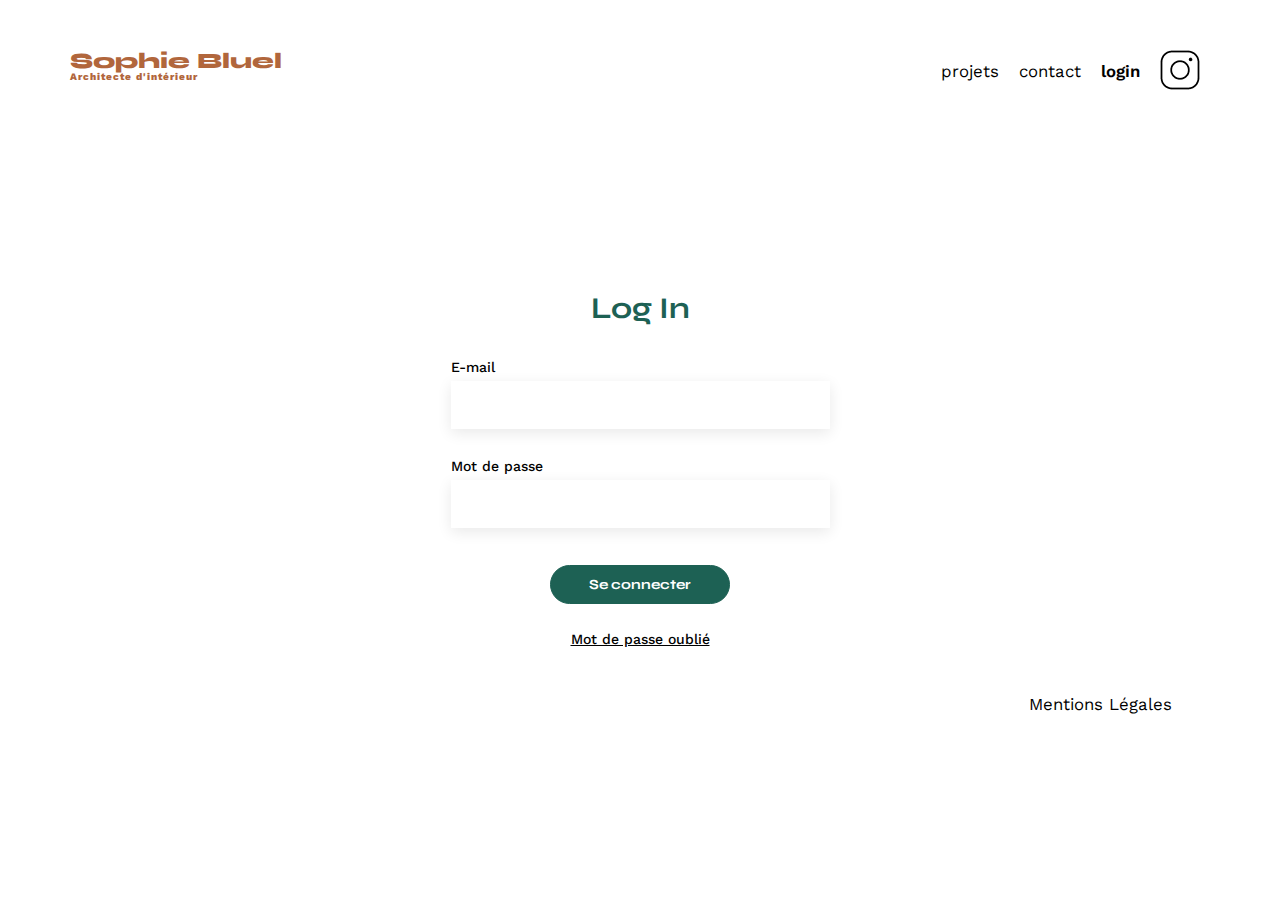
==== FrontEnd/login.html @ 942619fa "Login page HTML & CSS" ====
<!DOCTYPE html>
<html lang="en">
<head>
    <meta charset="UTF-8">
    <meta http-equiv="X-UA-Compatible" content="IE=edge">
    <title>Sophie Bluel - Architecte d'intérieur</title>
    <meta name="viewport" content="width=device-width, initial-scale=1.0">
    <link rel="preconnect" href="https://fonts.googleapis.com">
	<link rel="preconnect" href="https://fonts.gstatic.com" crossorigin>
	<link href="https://fonts.googleapis.com/css2?family=Syne:wght@700;800&family=Work+Sans&display=swap" rel="stylesheet">
	<meta name="description" content="">
	<link rel="stylesheet" href="./assets/style.css">
	<script type="module" src="./assets/login.js"></script>
</head>
<body>
    <header>
        <h1>Sophie Bluel <span>Architecte d'intérieur</span></h1>
        <nav>
            <ul>
                <li><a href="./#portfolio">projets</a></li>
                <li><a href="./#contact">contact</a></li>
                <li><a href="./login.html" class="current-page">login</a></li>
                <li><img src="./assets/icons/instagram.png" alt="Instagram"></li>
            </ul>
        </nav>
    </header>

    <main>
        <section id="login">
            <h2>Log In</h2>
                <form action="#" method="get" class="login-form">
                    <label for="email">E-mail</label>
                    <input type="email" name="email" id="email">
                    <label for="password">Mot de passe</label>
                    <input type="password" name="password" name="password">
                    <div class="login-button">
                        <button type="submit">Se connecter</button>
                    </div>
                </form>
                <p><a href="#">Mot de passe oublié</a></p>
        </section>
    </main>

    <footer>
        <nav>
            <ul>
                <li>Mentions Légales</li>
            </ul>
        </nav>
    </footer>
</body>
</html>
---- FrontEnd/assets/style.css ----
/* http://meyerweb.com/eric/tools/css/reset/
   v2.0 | 20110126
   License: none (public domain)
*/

html, body, div, span, applet, object, iframe,
h1, h2, h3, h4, h5, h6, p, blockquote, pre,
a, abbr, acronym, address, big, cite, code,
del, dfn, em, img, ins, kbd, q, s, samp,
small, strike, strong, sub, sup, tt, var,
b, u, i, center,
dl, dt, dd, ol, ul, li,
fieldset, form, label, legend,
table, caption, tbody, tfoot, thead, tr, th, td,
article, aside, canvas, details, embed,
figure, figcaption, footer, header, hgroup,
menu, nav, output, ruby, section, summary,
time, mark, audio, video {
	margin: 0;
	padding: 0;
	border: 0;
	font-size: 100%;
	font: inherit;
	vertical-align: baseline;
}
a:link, a:visited {
	text-decoration: none;
	color: inherit;
}
/* HTML5 display-role reset for older browsers */
article, aside, details, figcaption, figure,
footer, header, hgroup, menu, nav, section {
	display: block;
}
body {
	line-height: 1;
}
ol, ul {
	list-style: none;
}
blockquote, q {
	quotes: none;
}
blockquote:before, blockquote:after,
q:before, q:after {
	content: '';
	content: none;
}
table {
	border-collapse: collapse;
	border-spacing: 0;
}
/** end reset css**/
body {
	max-width: 1140px;
	margin:auto;
	font-family: 'Work Sans' ;
	font-size: 14px;
}
header {
	display: flex;
	justify-content: space-between;
	margin: 50px 0
}
section {
	margin: 50px 0
}

h1{
	display: flex;
	flex-direction: column;
	font-family: 'Syne';
	font-size: 22px;
	font-weight: 800;
	color: #B1663C
}

h1 > span {
	font-family: 'Work Sans';
	font-size:10px;
	letter-spacing: 0.1em;
;
}

h2{
	font-family: 'Syne';
	font-weight: 700;
	font-size: 30px;
	color: #1D6154
}
nav ul {
	display: flex;
	align-items: center;
	list-style-type: none;

}
nav li {
	padding: 0 10px;
	font-size: 1.2em;
}

li:hover {
	color: #B1663C;
}

.current-page {
	font-weight: 600;
}

#introduction {
	display: flex;
	align-items: center;
}
#introduction figure {
	flex: 1
}
#introduction img {
	display: block;
	margin: auto;
	width: 80%;
}

#introduction article {
	flex: 1
}
#introduction h2 {
	margin-bottom: 1em;
}

#introduction p {
	margin-bottom: 0.5em;
}
#portfolio h2 {
	text-align: center;
	margin-bottom: 1em;
}
.gallery-menu {
	display: flex;
	gap: 0.625rem;
	margin: 3.188rem 0;
	justify-content: center;
}
.gallery-menu input {
	display: none;
}
.gallery-menu label {
	font-family: 'Syne';
	font-size: 1rem;
	color: #1D6154;
	font-weight: 700;
	box-sizing: border-box;
	border: #1D6154 1px solid;
	border-radius: 3.75rem;
	padding: 0.563rem 1.25rem;
	cursor: pointer;
}
.gallery-menu input:checked + label {
	color: #FFFFFF;
	background-color: #1D6154;

}
.gallery {
	width: 100%;
	display: grid;
	grid-template-columns: 1fr 1fr 1fr;
	grid-column-gap: 20px;
	grid-row-gap: 20px;
}

.gallery img {
	width: 100%;

}
#contact {
	width: 50%;
margin: auto;
}
#contact > * {
	text-align: center;

}
#contact h2{
	margin-bottom: 20px;
}
#contact form {
	text-align: left;
	margin-top:30px;
	display: flex;
	flex-direction: column;
}

#contact input {
	height: 50px;
	font-size: 1.2em;
	border: none;
	box-shadow: 0px 4px 14px rgba(0, 0, 0, 0.09);
}
#contact label {
	margin: 2em 0 1em 0;
}
#contact textarea {
	border: none;
	box-shadow: 0px 4px 14px rgba(0, 0, 0, 0.09);
}

input[type="submit"]{
	font-family: 'Syne';
	font-weight: 700;
	color: white;
	background-color: #1D6154;
	margin : 2em auto ;
	width: 180px;
	text-align: center;
	border-radius: 60px ;
}

footer nav ul {
	display: flex;
	justify-content: flex-end;
	margin: 2em
}

/* Login page */
#login {
	display: flex;
	align-items: center;
	flex-direction: column;
}
#login, #login * {
	box-sizing: border-box;
}
#login h2 {
	margin-top: 9.375rem;
	margin-bottom: 2.313rem;
}
.login-form {
	display: flex;
	flex-direction: column;
	width: 100%;
	max-width: 23.688rem;
	margin: auto;
}
.login-form label {
	font-family: 'Work Sans';
	font-weight: 500;
	margin-bottom: 0.438rem;
}
.login-form input[type=email], input[type=password] {
	width: 100%;
	font-size: 0.875rem;
	padding: 1rem;
	margin-bottom: 1.875rem;
	border: none;
	box-shadow: 0px 4px 14px rgba(0, 0, 0, 0.09);
}
.login-button {
	display: flex;
	justify-content: center;
}
.login-button button[type=submit] {
	margin-top: 0.438rem;
	margin-bottom: 1.75rem;
	font-size: 0.875rem;
	font-family: 'Syne';
	font-weight: 700;
	color: #FFFFFF;
	background-color: #1D6154;
	border: #1D6154 1px solid;
	border-radius: 3.75rem;
	padding: 0.625rem 2.375rem;
}
#login p {
	font-weight: 500;
	text-decoration: underline;
}
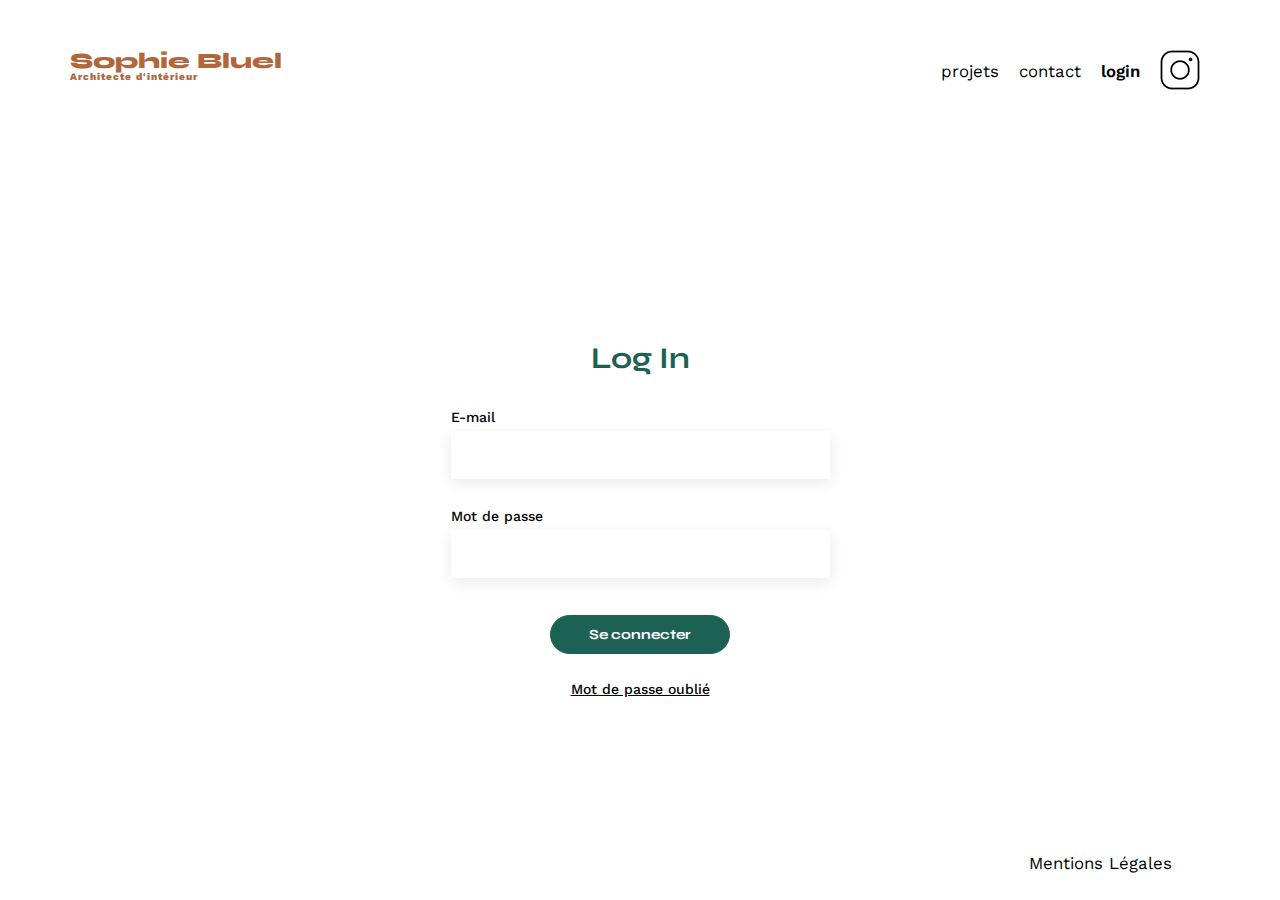
==== commit bc24a030: "Functional login page (JS)" ====
--- a/FrontEnd/login.html
+++ b/FrontEnd/login.html
@@ -28,7 +28,7 @@
     <main>
         <section id="login">
             <h2>Log In</h2>
-                <form action="#" method="get" class="login-form">
+                <form id="form" action="#" method="get" class="login-form">
                     <label for="email">E-mail</label>
                     <input type="email" name="email" id="email">
                     <label for="password">Mot de passe</label>
--- a/FrontEnd/assets/style.css
+++ b/FrontEnd/assets/style.css
@@ -52,6 +52,9 @@
 }
 /** end reset css**/
 body {
+	display: flex;
+	flex-direction: column;
+	min-height: 100vh;
 	max-width: 1140px;
 	margin:auto;
 	font-family: 'Work Sans' ;
@@ -214,6 +217,10 @@
 	border-radius: 60px ;
 }
 
+footer {
+	margin-top: auto;
+}
+
 footer nav ul {
 	display: flex;
 	justify-content: flex-end;
